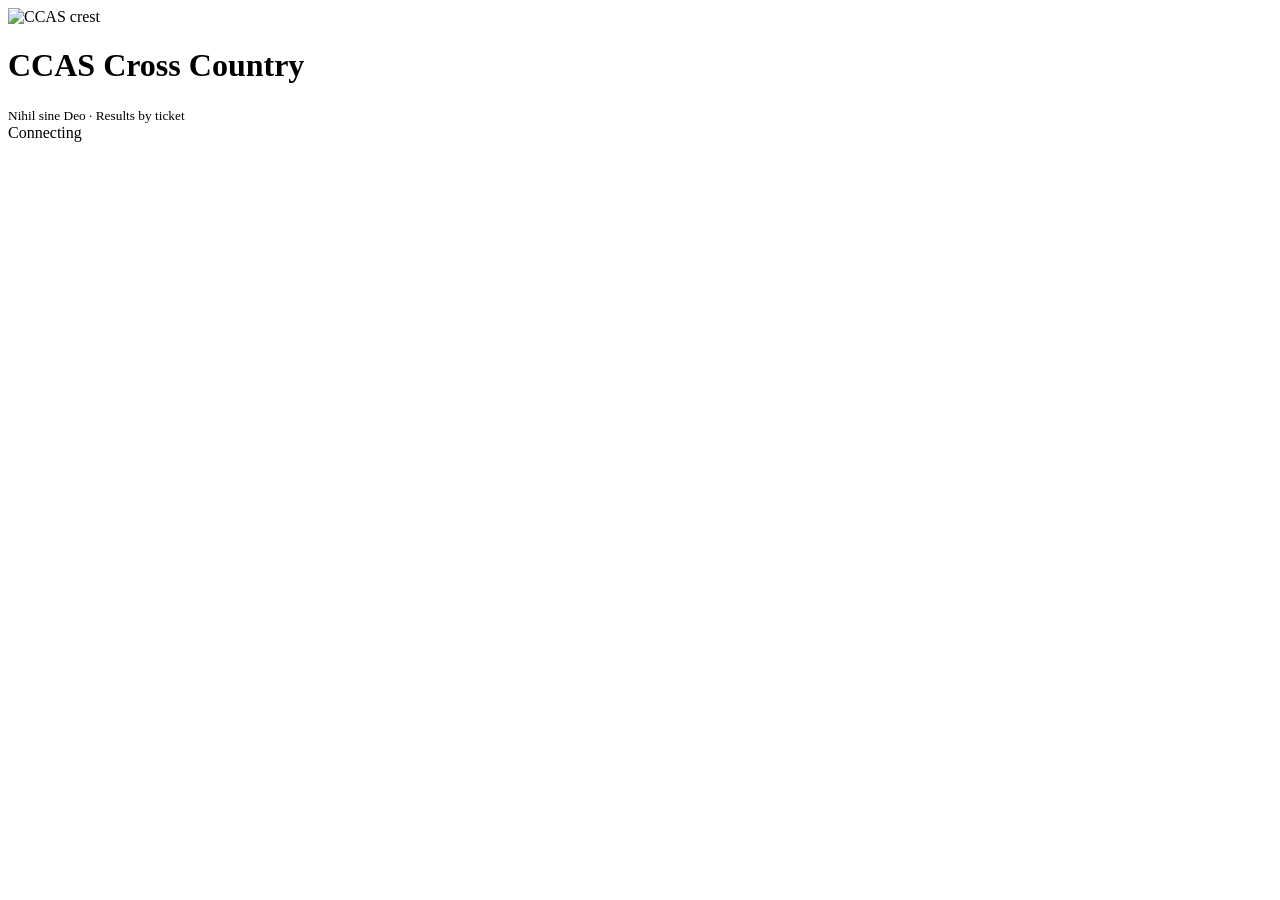
==== index.html @ 0f198de6 "XC Opt 15: index.html, CLAUDE.md, PROJECT-STATE version g" ====
<!doctype html>
<html lang="en-AU" class="homes">
<head>
<meta charset="utf-8">
<meta name="viewport" content="width=device-width, initial-scale=1, viewport-fit=cover">
<title>CCAS Cross Country</title>
<link rel="preconnect" href="https://fonts.googleapis.com">
<link rel="preconnect" href="https://fonts.gstatic.com" crossorigin>
<link rel="stylesheet" href="https://fonts.googleapis.com/css2?family=Red+Hat+Display:wght@500;700;800;900&family=Red+Hat+Text:wght@400;500;600;700&family=Red+Hat+Mono:wght@500;700;800&display=swap">
<link rel="stylesheet" href="css/styles.css">
</head>
<body>
<div class="ticker" id="tick" aria-hidden="true"></div>
<header class="top">
  <div class="wrap">
    <div class="topin">
      <span class="jobbadge" id="jobBadge" hidden></span>
      <div class="brand"><span class="crest"><img alt="CCAS crest" src="img/crest.png"></span><span class="names"><h1 id="evName">CCAS Cross Country</h1><small id="evSub">Nihil sine Deo · Results by ticket</small></span></div>
      <div class="status"><span class="dot" id="dot"></span><span id="statusTxt">Connecting</span></div>
      <div class="jobpill" id="jobPill" hidden></div>
    </div>
  </div>
</header>

<main class="wrap">
  <section id="home" hidden></section>
  <div id="app" hidden>
    <nav class="tabs" role="tablist" aria-label="Views">
      <button role="tab" id="tab-record" data-view="record" aria-selected="true"><svg viewBox="0 0 24 24" fill="none" stroke="currentColor" stroke-width="2" stroke-linecap="round" stroke-linejoin="round" aria-hidden="true"><path d="M4 7h16v4a2 2 0 0 0 0 4v4H4v-4a2 2 0 0 0 0-4z"/><path d="M14 7v12" stroke-dasharray="2 2"/></svg><span>Record</span></button>
      <button role="tab" id="tab-results" data-view="results" aria-selected="false"><svg viewBox="0 0 24 24" fill="none" stroke="currentColor" stroke-width="2" stroke-linecap="round" stroke-linejoin="round" aria-hidden="true"><path d="M8 21h8M12 17v4M7 4h10v5a5 5 0 0 1-10 0z"/><path d="M17 5h3v2a3 3 0 0 1-3 3M7 5H4v2a3 3 0 0 0 3 3"/></svg><span>Results</span></button>
      <button role="tab" id="tab-houses" data-view="houses" aria-selected="false"><svg viewBox="0 0 24 24" fill="none" stroke="currentColor" stroke-width="2" stroke-linecap="round" stroke-linejoin="round" aria-hidden="true"><path d="M4 20V10l8-6 8 6v10z"/><path d="M10 20v-6h4v6"/></svg><span>Houses</span></button>
      <button role="tab" id="tab-setup" data-view="setup" aria-selected="false"><svg viewBox="0 0 24 24" fill="none" stroke="currentColor" stroke-width="2" stroke-linecap="round" stroke-linejoin="round" aria-hidden="true"><circle cx="12" cy="12" r="3"/><path d="M12 2v3M12 19v3M2 12h3M19 12h3M4.9 4.9l2.1 2.1M17 17l2.1 2.1M4.9 19.1L7 17M17 7l2.1-2.1"/></svg><span>Setup</span></button>
    </nav>
    <div id="lockBanner" class="msg ok" style="margin-bottom:14px;font-weight:600" hidden></div>
    <section id="v-record"></section>
    <section id="v-results" hidden></section>
    <section id="v-houses" hidden></section>
    <section id="v-setup" hidden></section>
  </div>
</main>
<button type="button" id="quick" hidden></button>
<div class="toast" id="toast" role="status" hidden></div>
<!-- XC Opt 15 -->
<script src="js/config.js"></script>
<script src="js/store.js"></script>
<script src="js/app.js"></script>
</body>
</html>
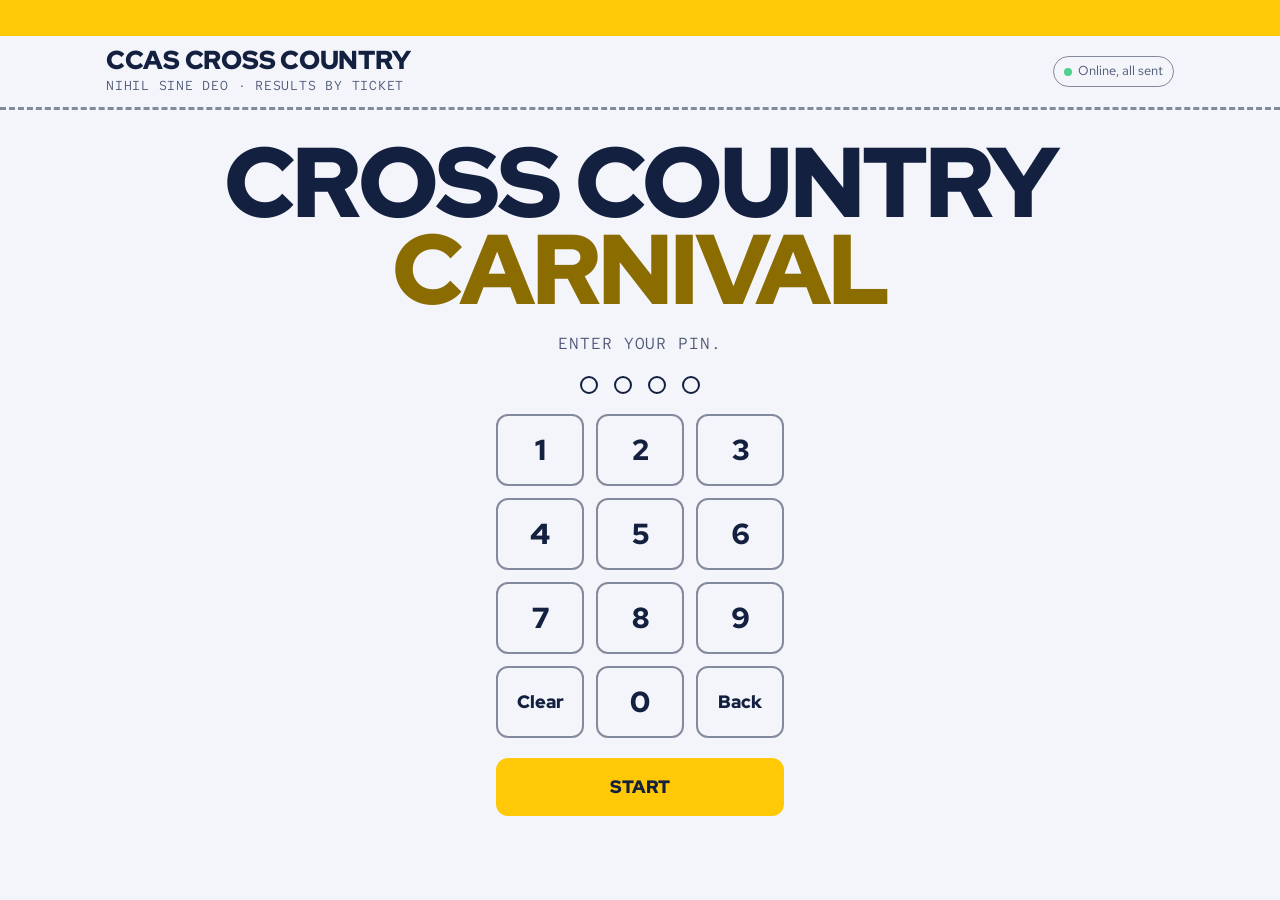
==== commit b833b03c: "XC Opt 15.1: no crest in the app header" ====
--- a/index.html
+++ b/index.html
@@ -15,7 +15,7 @@
   <div class="wrap">
     <div class="topin">
       <span class="jobbadge" id="jobBadge" hidden></span>
-      <div class="brand"><span class="crest"><img alt="CCAS crest" src="img/crest.png"></span><span class="names"><h1 id="evName">CCAS Cross Country</h1><small id="evSub">Nihil sine Deo · Results by ticket</small></span></div>
+      <div class="brand"><span class="names"><h1 id="evName">CCAS Cross Country</h1><small id="evSub">Nihil sine Deo · Results by ticket</small></span></div>
       <div class="status"><span class="dot" id="dot"></span><span id="statusTxt">Connecting</span></div>
       <div class="jobpill" id="jobPill" hidden></div>
     </div>
@@ -40,7 +40,7 @@
 </main>
 <button type="button" id="quick" hidden></button>
 <div class="toast" id="toast" role="status" hidden></div>
-<!-- XC Opt 15 -->
+<!-- XC Opt 15.1 -->
 <script src="js/config.js"></script>
 <script src="js/store.js"></script>
 <script src="js/app.js"></script>
--- a/css/styles.css
+++ b/css/styles.css
@@ -0,0 +1,403 @@
+/* XC Opt 15: page basics that the Claude artifact page used to add */
+body{margin:0}[hidden]{display:none!important}img{max-width:100%}
+/* Layout: CCAS navy header band with silver lane stripe, then a working column for recorders that widens into a two-column grid of age-group cards on a laptop. School colours: blue, silver, white. */
+:root{
+  --bg:#f2f4f8; --surface:#ffffff; --sunk:#e9edf4; --ink:#141d33; --muted:#565f72; --line:#d6dbe5;
+  --accent:#2f50a3; --accent-ink:#ffffff; --teal:#0989b8; --sky:#5ebeeb; --tag:#e6ebf4; --tag-ink:#1d3160;
+  --navy:#1d3160; --navy-ink:#ffffff; --navy-muted:#b8c1d6; --stripe:#989a9b;
+  --sun:#ffc907; --sun-ink:#1d3160; --flame:#f15627; --leaf:#a7b463;
+  --h-red:#c9372c; --h-green:#2f8a46; --h-blue:#2a6fd6; --h-none:#989a9b;
+  --ok:#17744a; --ok-bg:#e1f2e8; --warn:#935300; --warn-bg:#fff2dc; --bad:#ad2a20; --bad-bg:#fbe6e3;
+  --gold:#d4af37; --silver:#c0c4ca; --bronze:#cd7f32;
+  --font-display:"Red Hat Display","Montserrat",system-ui,sans-serif;
+  --font-body:"Source Sans 3",system-ui,-apple-system,"Segoe UI",Roboto,sans-serif;
+  --font-mono:"IBM Plex Mono",ui-monospace,Menlo,Consolas,monospace;
+  --r:10px;
+}
+@media (prefers-color-scheme: dark){
+  :root:not([data-theme="light"]){
+    --bg:#0b1222; --surface:#131d33; --sunk:#0f182b; --ink:#e7ecf5; --muted:#9aa5ba; --line:#26334f;
+    --accent:#5ebeeb; --accent-ink:#071a2b; --teal:#5ebeeb; --sky:#5ebeeb; --tag:#1b2a49; --tag-ink:#e7ecf5;
+    --navy:#1d3160; --navy-ink:#ffffff; --navy-muted:#b8c1d6; --stripe:#989a9b;
+    --sun:#ffc907; --sun-ink:#1d3160; --flame:#f15627; --leaf:#a7b463;
+    --h-red:#f0766c; --h-green:#6cc985; --h-blue:#6fa6f5; --h-none:#b4b6b7;
+    --ok:#6dd3a0; --ok-bg:#11301f; --warn:#f0b45c; --warn-bg:#33260e; --bad:#ff8d82; --bad-bg:#3b1915;
+    --gold:#d4af37; --silver:#c0c4ca; --bronze:#cd7f32;
+    color-scheme:dark;
+  }
+}
+:root[data-theme="dark"]{
+  --bg:#0b1222; --surface:#131d33; --sunk:#0f182b; --ink:#e7ecf5; --muted:#9aa5ba; --line:#26334f;
+  --accent:#5ebeeb; --accent-ink:#071a2b; --teal:#5ebeeb; --sky:#5ebeeb; --tag:#1b2a49; --tag-ink:#e7ecf5;
+  --navy:#1d3160; --navy-ink:#ffffff; --navy-muted:#b8c1d6; --stripe:#989a9b;
+  --sun:#ffc907; --sun-ink:#1d3160; --flame:#f15627; --leaf:#a7b463;
+  --h-red:#f0766c; --h-green:#6cc985; --h-blue:#6fa6f5; --h-none:#b4b6b7;
+  --ok:#6dd3a0; --ok-bg:#11301f; --warn:#f0b45c; --warn-bg:#33260e; --bad:#ff8d82; --bad-bg:#3b1915;
+  --gold:#d4af37; --silver:#c0c4ca; --bronze:#cd7f32;
+  color-scheme:dark;
+}
+*{box-sizing:border-box}
+body{background:var(--bg);color:var(--ink);font-family:var(--font-body);font-size:16px;line-height:1.45}
+body::before{content:"";position:fixed;inset:0 0 auto;height:env(safe-area-inset-top,0px);z-index:10;background:var(--navy)}
+.wrap{max-width:1100px;margin:0 auto;padding-left:max(16px,env(safe-area-inset-left,0px));padding-right:max(16px,env(safe-area-inset-right,0px))}
+header.top{position:sticky;top:env(safe-area-inset-top,0px);z-index:5;background:var(--navy);color:var(--navy-ink);border-bottom:4px solid var(--stripe);box-shadow:0 1px 0 var(--navy)}
+header.top::after{content:"";display:block;height:2px;background:var(--navy)}
+.topin{display:flex;flex-wrap:wrap;align-items:center;gap:8px 16px;padding-block:12px}
+.brand{display:flex;align-items:center;gap:12px;min-width:0;flex:1 1 auto}
+.crest{flex:0 0 auto;width:52px;height:56px;background:#ffffff;border-radius:10px;display:flex;align-items:center;justify-content:center;padding:5px}
+.crest img{height:100%;width:auto;display:block}
+.brand .names{display:flex;flex-direction:column;min-width:0}
+.brand h1{font-family:var(--font-display);font-weight:800;font-size:1.6rem;letter-spacing:0;margin:0;line-height:1;text-wrap:balance;color:var(--navy-ink)}
+.brand small{color:var(--navy-muted);font-size:.8rem;letter-spacing:.06em;text-transform:uppercase;margin-top:3px}
+.status{font-size:.8rem;color:var(--navy-muted);display:flex;align-items:center;gap:6px;background:rgba(255,255,255,.08);padding:5px 10px;border-radius:999px}
+.dot{width:8px;height:8px;border-radius:50%;background:var(--navy-muted)}
+.dot.live{background:#4fd18b} .dot.off{background:#ff8378}
+nav.tabs{display:grid;grid-template-columns:repeat(4,minmax(0,1fr));gap:10px;max-width:860px;margin:0 auto 22px}
+nav.tabs button{display:flex;align-items:center;justify-content:center;gap:8px;font-family:var(--font-display);font-weight:800;font-size:1.02rem;letter-spacing:.05em;text-transform:uppercase;border:1px solid var(--line);background:var(--surface);color:var(--navy);padding:13px 10px;border-radius:12px;box-shadow:0 1px 3px rgba(29,49,96,.08);cursor:pointer;white-space:nowrap;min-width:0;position:relative;transition:background .15s,transform .15s}
+nav.tabs button svg{width:18px;height:18px;flex:0 0 auto}
+nav.tabs button:hover{border-color:var(--accent);color:var(--accent)}
+nav.tabs button[aria-selected="true"]{background:var(--navy);color:var(--navy-ink);border-color:var(--navy);box-shadow:inset 0 -4px 0 var(--sun),0 4px 12px rgba(29,49,96,.2)}
+:root[data-theme="dark"] nav.tabs button:not([aria-selected="true"]){color:var(--ink)}
+@media (prefers-color-scheme: dark){:root:not([data-theme="light"]) nav.tabs button:not([aria-selected="true"]){color:var(--ink)}}
+@media (prefers-reduced-motion:no-preference){nav.tabs button:active{transform:scale(.97)}}
+@media (max-width:520px){nav.tabs{gap:6px}nav.tabs button{flex-direction:column;gap:3px;font-size:.78rem;padding:9px 4px}}
+nav.tabs button:focus-visible,button:focus-visible,input:focus-visible,select:focus-visible,textarea:focus-visible,.match:focus-visible{outline:3px solid var(--tag);outline-offset:2px}
+main{padding-block:22px 60px}
+h2{font-family:var(--font-display);font-weight:800;font-size:1.35rem;margin:0 0 8px;letter-spacing:.01em;text-wrap:balance}
+h3{font-family:var(--font-display);font-weight:700;font-size:1.05rem;margin:0;letter-spacing:0}
+.muted{color:var(--muted)}
+.label{font-size:.75rem;text-transform:uppercase;letter-spacing:.08em;color:var(--muted);font-weight:700}
+.panel{background:var(--surface);border:1px solid var(--line);border-radius:12px;padding:18px;box-shadow:0 1px 2px rgba(14,42,82,.05)}
+.stack{display:flex;flex-direction:column;gap:14px}
+.row{display:flex;flex-wrap:wrap;gap:10px;align-items:center}
+.seg{display:inline-flex;background:var(--sunk);border-radius:999px;padding:3px;gap:2px;flex-wrap:wrap}
+.seg button{border:0;background:transparent;color:var(--ink);padding:7px 14px;border-radius:999px;font:600 .95rem var(--font-body);cursor:pointer}
+.seg button[aria-pressed="true"]{background:var(--surface);box-shadow:0 1px 2px rgba(0,0,0,.18);color:var(--accent)}
+.chips{display:flex;flex-wrap:wrap;gap:6px}
+.chip{border:1px solid var(--line);background:var(--surface);color:var(--ink);padding:5px 11px;border-radius:999px;font:600 .9rem var(--font-body);cursor:pointer;font-variant-numeric:tabular-nums}
+.chip[aria-pressed="true"]{border-color:var(--accent);background:var(--accent);color:var(--accent-ink)}
+.chip:hover{border-color:var(--accent)}
+input,select,textarea{font:inherit;color:var(--ink);background:var(--surface);border:1px solid var(--line);border-radius:8px;padding:9px 11px;max-width:100%}
+textarea{width:100%;min-height:150px;font-family:var(--font-mono);font-size:.85rem}
+.btn{border:1px solid var(--line);background:var(--surface);color:var(--ink);font:600 .95rem var(--font-body);padding:9px 16px;border-radius:8px;cursor:pointer}
+.btn.primary{background:var(--accent);border-color:var(--accent);color:var(--accent-ink)}
+.btn.danger{color:var(--bad);border-color:var(--bad)}
+.btn.small{padding:5px 10px;font-size:.85rem}
+.btn:disabled{opacity:.45;cursor:not-allowed}
+.linkbtn{border:0;background:none;color:var(--accent);font:600 .95rem var(--font-body);padding:0;cursor:pointer;text-decoration:underline;text-underline-offset:3px}
+
+/* Record view */
+.rec{display:flex;flex-direction:column;gap:28px}
+.entry{max-width:860px;width:100%;margin:0 auto;border:2px solid var(--accent);border-radius:16px;padding:22px 22px 24px;gap:18px;box-shadow:0 6px 24px rgba(29,49,96,.12)}
+.entry .etitle{font-family:var(--font-display);font-weight:800;font-size:1.7rem;margin:0;line-height:1.1}
+.step{display:flex;align-items:center;gap:10px;font-family:var(--font-display);font-weight:800;font-size:1.05rem}
+.step .n{width:28px;height:28px;border-radius:50%;background:var(--accent);color:var(--accent-ink);display:inline-flex;align-items:center;justify-content:center;font-size:.95rem;flex:0 0 auto}
+.entry #search{font-size:1.25rem;padding:13px 14px;border-width:2px}
+.entry .savebar .btn.primary{font-size:1.25rem;padding:16px 18px;border-radius:10px}
+.secondary{max-width:860px;width:100%;margin:0 auto;display:grid;grid-template-columns:minmax(0,1fr);gap:14px}
+@media (min-width:860px){.secondary{grid-template-columns:minmax(0,.9fr) minmax(0,1.1fr);align-items:start}}
+.secondary .panel{box-shadow:none;background:var(--sunk);border-color:transparent}
+.sechead{max-width:860px;width:100%;margin:0 auto -14px;display:flex;align-items:center;gap:12px;color:var(--muted)}
+.sechead::after{content:"";flex:1;height:1px;background:var(--line)}
+.ticketbox{display:grid;grid-template-columns:auto minmax(0,1fr);gap:12px;align-items:center}
+.ticketbox{gap:0;border:1px solid var(--line);border-radius:10px;overflow:hidden;background:var(--surface)}
+.ticketlabel{font-family:var(--font-display);font-weight:800;font-size:.95rem;letter-spacing:.1em;text-transform:uppercase;background:var(--navy);color:var(--navy-ink);padding:0 16px;align-self:stretch;display:flex;align-items:center;border-right:3px dashed var(--stripe)}
+#ticket{font-family:var(--font-mono);font-weight:600;font-size:2.2rem;padding:8px 16px;width:100%;letter-spacing:.06em;font-variant-numeric:tabular-nums;border:0;border-radius:0;background:var(--tag);color:var(--tag-ink)}
+#ticket:focus-visible{outline:none;box-shadow:inset 0 0 0 3px var(--accent)}
+#search{width:100%;font-size:1.1rem;padding:11px 12px}
+.matches{display:flex;flex-direction:column;border:1px solid var(--line);border-radius:8px;overflow:hidden;background:var(--surface)}
+.match{display:grid;grid-template-columns:minmax(0,1fr) auto;gap:2px 10px;padding:9px 12px;border:0;border-top:1px solid var(--line);background:transparent;color:var(--ink);text-align:left;font:inherit;cursor:pointer}
+.match:first-child{border-top:0}
+.match[aria-selected="true"]{background:var(--ok-bg)}
+.match .nm{font-weight:700;overflow-wrap:anywhere}
+.match .meta{font-size:.85rem;color:var(--muted)}
+.match .side{grid-row:1 / span 2;grid-column:2;align-self:center;font-size:.8rem;text-align:right}
+.done{color:var(--warn);font-weight:700}
+.empty{padding:14px;color:var(--muted);font-size:.95rem}
+.sel{display:flex;justify-content:space-between;gap:12px;align-items:center;background:var(--ok-bg);border:1px solid var(--ok);border-radius:8px;padding:10px 12px}
+.sel .nm{font-weight:700;font-size:1.1rem}
+.msg{border-radius:8px;padding:9px 12px;font-size:.95rem}
+.msg.warn{background:var(--warn-bg);color:var(--warn)}
+.msg.bad{background:var(--bad-bg);color:var(--bad)}
+.msg.ok{background:var(--ok-bg);color:var(--ok)}
+.savebar{display:flex;gap:10px;flex-wrap:wrap}
+.savebar .btn.primary{flex:1 1 200px;font-size:1.1rem;padding:13px 16px}
+.stats{display:grid;grid-template-columns:repeat(3,minmax(0,1fr));gap:8px}
+.stat{background:var(--sunk);border-radius:8px;padding:8px 10px}
+.stat b{display:block;font-family:var(--font-display);font-weight:800;font-size:1.5rem;line-height:1.1;font-variant-numeric:tabular-nums}
+.recent{list-style:none;margin:0;padding:0;display:flex;flex-direction:column}
+.recent li{display:grid;grid-template-columns:auto minmax(0,1fr) auto;gap:4px 10px;align-items:center;padding:8px 0;border-top:1px solid var(--line)}
+.recent li:first-child{border-top:0}
+.tk{font-family:var(--font-mono);font-weight:600;background:var(--tag);color:var(--tag-ink);border:1px solid var(--line);border-left:3px solid var(--accent);border-radius:4px;padding:2px 8px;font-size:.9rem;font-variant-numeric:tabular-nums;white-space:nowrap}
+.recent .who{min-width:0}
+.recent .who b{overflow-wrap:anywhere}
+.recent .who span{display:block;font-size:.82rem;color:var(--muted)}
+.acts{display:flex;gap:6px}
+.missing{font-family:var(--font-mono);font-size:.85rem;overflow-wrap:anywhere}
+#quick{position:fixed;z-index:30;width:min(340px,calc(100vw - 16px));padding:14px 16px;border:3px solid var(--sun);border-radius:14px;background:var(--accent);color:var(--accent-ink);font:800 1.15rem/1.25 var(--font-display);text-align:center;cursor:pointer;box-shadow:0 10px 30px rgba(10,20,45,.35)}
+#quick small{display:block;font:600 .78rem var(--font-body);opacity:.85;margin-top:4px}
+@media (prefers-reduced-motion:no-preference){#quick{animation:qpop .12s ease-out}@keyframes qpop{from{transform:scale(.92)}to{transform:scale(1)}}}
+.toast{position:fixed;left:50%;transform:translateX(-50%);bottom:calc(16px + env(safe-area-inset-bottom,0px));background:var(--ink);color:var(--bg);padding:11px 16px;border-radius:10px;font-weight:600;max-width:calc(100% - 32px);z-index:20;box-shadow:0 6px 20px rgba(0,0,0,.25)}
+.addform{display:grid;grid-template-columns:repeat(2,minmax(0,1fr));gap:8px}
+.addform label{display:flex;flex-direction:column;gap:3px;font-size:.85rem;color:var(--muted);min-width:0}
+.addform input,.addform select{width:100%}
+
+/* Results */
+.toolbar{display:flex;flex-wrap:wrap;gap:10px 14px;align-items:center;margin-bottom:14px}
+.groups{display:grid;grid-template-columns:minmax(0,1fr);gap:14px}
+@media (min-width:860px){.groups{grid-template-columns:repeat(2,minmax(0,1fr))}}
+.gcard{background:var(--surface);border:1px solid var(--line);border-radius:12px;overflow:hidden;min-width:0;box-shadow:0 1px 2px rgba(14,42,82,.05)}
+.ghead{display:flex;justify-content:space-between;align-items:center;gap:10px;padding:12px 14px;border-bottom:3px solid var(--stripe);flex-wrap:wrap;background:var(--navy);color:var(--navy-ink)}
+.ghead h3{color:var(--navy-ink);font-size:1.15rem}
+.ghead .meta{font-size:.82rem;color:var(--navy-muted)}
+.tablewrap{overflow-x:auto}
+table{border-collapse:collapse;width:100%;font-variant-numeric:tabular-nums}
+th,td{text-align:left;padding:7px 10px;border-bottom:1px solid var(--line);font-size:.93rem;vertical-align:top}
+th{font-size:.72rem;text-transform:uppercase;letter-spacing:.07em;color:var(--muted);font-weight:700;background:var(--sunk)}
+td.num,th.num{text-align:right}
+tr:last-child td{border-bottom:0}
+.pl{font-family:var(--font-display);font-weight:700;font-size:1.1rem}
+.medal{display:inline-flex;align-items:center;justify-content:center;width:1.7em;height:1.7em;border-radius:50%;color:#fff;font-size:.95rem;line-height:1}
+.medal{box-shadow:inset 0 0 0 2px rgba(255,255,255,.45),0 1px 2px rgba(0,0,0,.25);font-weight:800}
+.p1 .medal,.medal.m1{background:var(--gold);color:#3a2a00}
+.p2 .medal,.medal.m2{background:var(--silver);color:#24282e}
+.p3 .medal,.medal.m3{background:var(--bronze);color:#ffffff}
+table tbody tr.p1row td{background:color-mix(in srgb,var(--gold) 12%,var(--surface))}
+table tbody tr.p2row td{background:color-mix(in srgb,var(--silver) 14%,var(--surface))}
+table tbody tr.p3row td{background:color-mix(in srgb,var(--bronze) 12%,var(--surface))}
+tbody tr:nth-child(even) td{background:var(--sunk)}
+.standings{display:grid;grid-template-columns:repeat(auto-fit,minmax(200px,1fr));gap:12px;margin-bottom:16px}
+.house{background:var(--surface);border:1px solid var(--line);border-radius:12px;padding:14px 16px;min-width:0}
+.house{border-top:4px solid var(--hc,var(--line))}
+.house.lead{border:2px solid var(--accent);border-top:4px solid var(--hc,var(--accent))}
+.house .bar,.house.lead .bar{background:var(--hc,var(--teal))}
+.htag{display:inline-flex;align-items:center;gap:6px;white-space:nowrap}
+.hdot{width:8px;height:8px;border-radius:50%;background:var(--hc,var(--h-none));flex:0 0 auto}
+.house .hn{font-family:var(--font-display);font-weight:800;font-size:1.2rem}
+.house .pts{font-family:var(--font-display);font-weight:800;font-size:2.2rem;line-height:1;font-variant-numeric:tabular-nums;color:var(--accent)}
+.house .barw{height:8px;background:var(--sunk);border-radius:99px;margin-top:10px;overflow:hidden}
+.house .bar{height:100%;background:var(--teal);border-radius:99px}
+.house.lead .bar{background:var(--accent)}
+.house .rk{font-size:.8rem;text-transform:uppercase;letter-spacing:.08em;color:var(--muted);font-weight:700}
+.gempty{padding:14px;color:var(--muted)}
+.hris{display:grid;grid-template-columns:repeat(2,minmax(0,1fr));gap:0}
+.hcol{padding:12px 14px;min-width:0}
+.hcol+.hcol{border-left:1px solid var(--line)}
+.hlist{list-style:none;margin:8px 0 0;padding:0;display:flex;flex-direction:column;gap:8px}
+.hlist li{display:grid;grid-template-columns:auto minmax(0,1fr);gap:2px 10px;align-items:center;font-size:.93rem}
+.hlist li .htag{grid-column:2;font-size:.8rem;color:var(--muted)}
+.hlist .hn2{font-weight:600;overflow-wrap:anywhere}
+.hlist li.open{opacity:.7}
+.medal.m4{background:var(--sunk);color:var(--muted);box-shadow:inset 0 0 0 1px var(--line)}
+@media (max-width:420px){.hris{grid-template-columns:minmax(0,1fr)}.hcol+.hcol{border-left:0;border-top:1px solid var(--line)}}
+.housegrid th,.housegrid td{white-space:nowrap}
+.housegrid td.total{font-weight:700}
+.rank1 td:first-child{border-left:4px solid var(--gold)}
+.champs{display:grid;grid-template-columns:repeat(auto-fill,minmax(230px,1fr));gap:10px}
+.champ{display:flex;flex-direction:column;gap:6px;background:var(--surface);border:1px solid var(--line);border-top:4px solid var(--gold);border-radius:4px 4px 10px 10px;padding:10px 12px;min-width:0}
+.champ .nm{font-weight:700;overflow-wrap:anywhere}
+
+/* Setup */
+.setup{display:grid;grid-template-columns:minmax(0,1fr);gap:16px}
+@media (min-width:860px){.setup{grid-template-columns:repeat(2,minmax(0,1fr));align-items:start}}
+.fields{display:grid;grid-template-columns:repeat(auto-fill,minmax(150px,1fr));gap:10px}
+.fields label{display:flex;flex-direction:column;gap:4px;font-size:.85rem;color:var(--muted);min-width:0}
+.fields input{width:100%}
+.dist{display:grid;grid-template-columns:repeat(auto-fill,minmax(88px,1fr));gap:8px}
+.dist label{display:flex;flex-direction:column;gap:3px;font-size:.8rem;color:var(--muted)}
+.dist input{width:100%;font-variant-numeric:tabular-nums}
+code.tpl{display:block;font-family:var(--font-mono);font-size:.82rem;background:var(--sunk);padding:8px 10px;border-radius:6px;white-space:pre;overflow-x:auto}
+.counts td,.counts th{padding:5px 8px}
+.notice{border:1px dashed var(--line);border-radius:var(--r);padding:16px;background:var(--surface)}
+@media (prefers-reduced-motion:no-preference){.toast{animation:pop .18s ease-out}@keyframes pop{from{opacity:0;transform:translate(-50%,8px)}to{opacity:1;transform:translate(-50%,0)}}}
+@media (max-width:420px){.brand small{display:none}#ticket{font-size:1.7rem}.addform{grid-template-columns:minmax(0,1fr)}}
+
+/* ===== XC Opt 14 (from Swim Opt 2.25 and 2.28 and Aths Opt 2.2, design S1.46 version 4): the onlinecarnivals.au landing
+   look on every screen (html.jobs, set at the top of the page). Cross country has no PIN or job screens, so no ticker and no
+   brand bar: the navy CCAS header stays. Landing background, dashed lanes instead of boxes, uppercase Red Hat Display
+   headings, Red Hat Mono uppercase labels, yellow main buttons and chosen tabs. Kept: medals, house colours, the ticket box,
+   the green, yellow and red messages. The plain button and input resets sit in :where() so state colours still win. ===== */
+:root{--font-body:"Red Hat Text",system-ui,-apple-system,"Segoe UI",Roboto,sans-serif;--font-mono:"Red Hat Mono",ui-monospace,Menlo,Consolas,monospace;
+  --lt-bg:#f3f5fb;--lt-ink:#14203f;--lt-muted:#4a5573;--lt-line:rgba(20,32,63,.5);--lt-y:#8a6c00;--lt-glow:rgba(255,201,7,.16);--lt-row:rgba(20,32,63,.04)}
+@media (prefers-color-scheme:dark){:root:not([data-theme="light"]){--lt-bg:#0b1226;--lt-ink:#ffffff;--lt-muted:#b9c2de;--lt-line:rgba(255,255,255,.4);--lt-y:#ffc907;--lt-glow:rgba(255,201,7,.12);--lt-row:rgba(255,255,255,.045)}}
+:root[data-theme="dark"]{--lt-bg:#0b1226;--lt-ink:#ffffff;--lt-muted:#b9c2de;--lt-line:rgba(255,255,255,.4);--lt-y:#ffc907;--lt-glow:rgba(255,201,7,.12);--lt-row:rgba(255,255,255,.045)}
+html.jobs{--bg:var(--lt-bg)}
+html.jobs body{background:var(--lt-bg);color:var(--lt-ink)}
+html.jobs .muted{color:var(--lt-muted)}
+
+/* headings */
+html.jobs main h2{font:900 clamp(26px,3vw,40px)/1 var(--font-display);text-transform:uppercase;letter-spacing:-.01em}
+html.jobs main h3{text-transform:uppercase;font-weight:900}
+html.jobs .entry .etitle{font:900 clamp(28px,3.4vw,44px)/1 var(--font-display);text-transform:uppercase;letter-spacing:-.01em}
+html.jobs .step{text-transform:uppercase;font-weight:900;letter-spacing:.01em}
+html.jobs .step .n{background:#ffc907;color:#14203f;font-weight:900}
+html.jobs .label,html.jobs th,html.jobs .ghead .meta,html.jobs .fields label,html.jobs .dist label,html.jobs .addform label,html.jobs .house .rk{font-family:var(--font-mono);letter-spacing:.06em;text-transform:uppercase}
+
+/* the four views: outlined, the chosen one yellow */
+html.jobs nav.tabs button{background:transparent;border:2px solid var(--lt-line);border-radius:12px;box-shadow:none;color:var(--lt-ink);font-weight:900;min-height:52px}
+html.jobs nav.tabs button:hover{border-color:var(--lt-ink);color:var(--lt-ink);background:var(--lt-glow)}
+html.jobs nav.tabs button[aria-selected="true"]{background:#ffc907;border-color:#ffc907;color:#14203f;box-shadow:none}
+html.jobs nav.tabs button:not([aria-selected="true"]){color:var(--lt-ink)}
+
+/* boxes become lanes */
+html.jobs .panel,html.jobs .gcard,html.jobs .notice{background:transparent;border:0;border-top:3px dashed var(--lt-line);border-radius:0;box-shadow:none;padding-left:4px;padding-right:4px}
+html.jobs .gcard{padding:0}
+html.jobs .secondary .panel{background:transparent;border:0;border-top:3px dashed var(--lt-line)}
+html.jobs .sechead::after{display:none}
+/* Record a finisher: the main working area, ringed in yellow like "In the water now" */
+html.jobs .panel.entry{background:transparent;border:3px solid #ffc907;border-radius:16px;box-shadow:none;padding:22px 22px 24px}
+html.jobs .ghead{background:transparent;color:var(--lt-ink);padding:14px 4px 10px;border-bottom:2px solid var(--lt-line)}
+html.jobs .ghead h3{font:900 20px/1.1 var(--font-display);text-transform:uppercase;color:var(--lt-ink)}
+html.jobs .ghead .meta{color:var(--lt-muted)}
+html.jobs th{background:transparent;border-bottom:2px solid var(--lt-line);color:var(--lt-muted)}
+html.jobs td{border-bottom-color:var(--lt-line)}
+html.jobs tbody tr:nth-child(even) td{background:var(--lt-row)}
+html.jobs .hcol+.hcol{border-left-color:var(--lt-line)}
+html.jobs .stat{background:transparent;border-left:4px solid #ffc907;border-radius:0;padding:4px 10px}
+html.jobs .stat b{font-weight:900}
+html.jobs .recent li{border-top-color:var(--lt-line)}
+html.jobs .tk{background:transparent;color:var(--lt-ink);border:2px solid var(--lt-line);border-left:4px solid #ffc907;border-radius:6px}
+html.jobs code.tpl{background:transparent;border:2px dashed var(--lt-line);border-radius:12px}
+
+/* the ticket box */
+html.jobs .ticketbox{border:2px solid var(--lt-line);border-radius:12px;background:transparent}
+html.jobs .ticketlabel{border-right:3px dashed #ffc907;font-weight:900}
+html.jobs #ticket{font-weight:700}
+
+/* runner search */
+html.jobs .matches{background:transparent;border:2px solid var(--lt-line);border-radius:12px}
+html.jobs .match{border-top:1px solid var(--lt-line);min-height:52px}
+html.jobs .match .nm{font-weight:800}
+@media (hover:hover){html.jobs .match:not([aria-selected="true"]):hover{background:var(--lt-glow)}}
+html.jobs .sel{border-radius:12px;border-width:2px}
+
+/* house points: like the parents page */
+html.jobs .house{background:transparent;border:0;border-top:3px dashed var(--lt-line);border-left:6px solid var(--hc,var(--lt-line));border-radius:0;padding:12px 14px}
+html.jobs .house.lead{border:0;border-top:3px dashed var(--lt-line);border-left:6px solid var(--hc,var(--lt-line));background:var(--lt-glow)}
+html.jobs .house .hn{text-transform:uppercase;font-weight:900}
+html.jobs .house .pts{font:900 3rem/1 var(--font-display);color:var(--lt-ink)}
+html.jobs .house .barw{background:transparent;border-bottom:2px dashed var(--lt-line);border-radius:0;height:12px;overflow:visible}
+html.jobs .house .bar,html.jobs .house.lead .bar{position:relative;border-radius:999px;background:var(--hc,var(--teal))}
+html.jobs .house .bar::after{content:"";position:absolute;right:-6px;top:50%;width:16px;height:16px;margin-top:-8px;border-radius:50%;background:#ffc907;box-shadow:0 0 0 4px rgba(255,201,7,.25)}
+html.jobs .champ{background:transparent;border:0;border-top:3px dashed var(--lt-line);border-left:4px solid var(--gold);border-radius:0}
+html.jobs .champ .nm{font-weight:800}
+html.jobs .rank1 td:first-child{border-left-color:#ffc907}
+
+/* buttons and choices: yellow is the main action, as on the landing page; every one at least 48 px tall */
+html.jobs :where(.btn){background:transparent;border:2px solid var(--lt-line);border-radius:12px;font-family:var(--font-display);font-weight:800;color:var(--lt-ink);min-height:48px}
+html.jobs .btn.small{min-height:48px;padding:6px 12px}
+html.jobs .btn.primary{background:#ffc907;border-color:#ffc907;color:#14203f;font-weight:900}
+html.jobs .btn.danger{background:transparent;color:var(--bad);border-color:var(--bad)}
+html.jobs .entry .savebar .btn.primary{border-radius:12px;text-transform:uppercase;letter-spacing:.01em}
+html.jobs .btn:disabled{opacity:1;background:transparent;border:2px dashed var(--lt-line);color:var(--lt-muted)}
+html.jobs .seg{background:transparent;border:2px solid var(--lt-line);border-radius:14px;padding:2px}
+html.jobs :where(.seg button){min-height:48px;border-radius:10px;font-family:var(--font-display);font-weight:800;color:var(--lt-ink)}
+html.jobs .seg button[aria-pressed="true"]{background:#ffc907;color:#14203f;box-shadow:none}
+html.jobs :where(.chip){background:transparent;border:2px solid var(--lt-line);color:var(--lt-ink);min-height:48px;padding:5px 13px;font-family:var(--font-display);font-weight:800}
+html.jobs .chip[aria-pressed="true"]{background:#ffc907;border-color:#ffc907;color:#14203f}
+html.jobs .chip:hover{border-color:var(--lt-ink)}
+html.jobs .linkbtn{min-height:48px;font-family:var(--font-display);font-weight:800}
+html.jobs :where(input:not([type=checkbox]):not([type=radio]):not(#ticket),select,textarea){background:transparent;border:2px solid var(--lt-line);border-radius:12px;color:var(--lt-ink)}
+html.jobs :where(input:not([type=checkbox]):not([type=radio]):not(#ticket),select){min-height:48px}
+html.jobs select{background:var(--lt-bg)}
+html.jobs input[type=checkbox]{width:22px;height:22px;accent-color:#ffc907}
+html.jobs .toolbar label.row{min-height:48px;cursor:pointer}
+/* typed values stay in the body font, though their labels are Mono uppercase */
+html.jobs .fields input,html.jobs .dist input,html.jobs .addform input,html.jobs .addform select{font-family:var(--font-body);text-transform:none;letter-spacing:0}
+html.jobs label.btn{display:inline-flex;align-items:center}
+/* fixes after the fresh-eyes review */
+html.jobs .house .bar[style*="width:0%"]::after{display:none}
+html.jobs table tbody tr.p1row td{background:color-mix(in srgb,var(--gold) 16%,transparent)}
+html.jobs table tbody tr.p2row td{background:color-mix(in srgb,var(--silver) 18%,transparent)}
+html.jobs table tbody tr.p3row td{background:color-mix(in srgb,var(--bronze) 16%,transparent)}
+html.jobs summary{min-height:48px;padding-block:13px;box-sizing:border-box}
+html.jobs .hlist li.open{opacity:1;color:var(--lt-muted)}
+@media (max-width:420px){html.jobs .entry .savebar .btn.primary{font-size:1.05rem}}
+/* quick confirm: yellow, the main action */
+html.jobs #quick{background:#ffc907;color:#14203f;border:3px solid #14203f}
+html.jobs #quick small{opacity:1}
+
+/* ===== XC Opt 15 (from Aths Opt 2.2 and Swim Opt 2.24, design S1.46 version 4): the front screens (PIN, Choose your job)
+   with the landing look (html.homes), the job badge and the job menu in the navy header. ===== */
+.jobbadge{background:var(--sun);color:var(--sun-ink);font:800 .9rem var(--font-display);letter-spacing:.08em;padding:6px 12px;border-radius:6px;white-space:nowrap}
+.jobpill{position:relative}
+.jobpill>button{display:flex;align-items:center;gap:8px;background:#ffffff;color:var(--navy);border:0;border-radius:999px;padding:8px 16px;font:700 .95rem var(--font-body);cursor:pointer;white-space:nowrap;min-height:48px}
+.jobpill>button svg{width:14px;height:14px}
+.jobmenu{position:absolute;right:0;top:calc(100% + 8px);background:var(--surface);color:var(--ink);border:1px solid var(--line);border-radius:12px;box-shadow:0 12px 30px rgba(10,20,45,.25);min-width:250px;padding:6px;z-index:40}
+.jobmenu .label{padding:8px 10px 4px}
+.jobmenu button{display:flex;width:100%;align-items:center;gap:10px;background:transparent;border:0;padding:11px 10px;border-radius:8px;text-align:left;cursor:pointer;min-height:48px;color:var(--ink);font:600 1rem var(--font-body)}
+.jobmenu button:hover{background:var(--sunk)}
+.jobmenu .n{width:26px;height:26px;border-radius:6px;background:var(--sunk);display:inline-flex;align-items:center;justify-content:center;font-weight:800;font-size:.85rem;flex:0 0 auto}
+.jobmenu .tick{margin-left:auto;color:var(--ok);font-weight:800}
+.jobmenu hr{border:0;border-top:1px solid var(--line);margin:6px 0}
+.btn.big{font-size:1.15rem;padding:14px 22px;min-height:58px;border-radius:12px}
+.home{max-width:760px;margin:0 auto;display:flex;flex-direction:column;align-items:center;gap:18px;padding-top:18px}
+.home h1{margin:0;font-size:2.1rem;font-weight:900;color:var(--navy);text-align:center}
+.home .linkbtn{min-height:48px}
+.dots{display:flex;gap:16px}.dots i{width:18px;height:18px;border-radius:50%;border:2px solid var(--navy);background:transparent}.dots i.on{background:var(--navy)}
+.keypad{display:grid;grid-template-columns:repeat(3,84px);gap:12px}
+.keypad button{height:72px;border-radius:16px;border:1px solid var(--line);background:var(--surface);color:var(--ink);font:800 1.6rem var(--font-display);cursor:pointer}
+.tiles{display:grid;grid-template-columns:repeat(3,minmax(0,1fr));gap:14px;width:100%}
+.tile{display:flex;flex-direction:column;align-items:flex-start;gap:6px;text-align:left;background:var(--surface);border:1px solid var(--line);border-radius:16px;padding:18px;cursor:pointer;min-height:120px;font:inherit;color:var(--ink)}
+.tile .n{width:36px;height:36px;border-radius:10px;background:var(--sun);color:var(--sun-ink);display:flex;align-items:center;justify-content:center;font:900 1.1rem var(--font-display)}
+.tile b{font:800 1.25rem var(--font-display)}
+.tile span{color:var(--muted);font-size:.9rem}
+.tile.orgtile{background:var(--navy);color:var(--navy-ink);border-color:var(--navy)}
+/* the front screens: the landing page's brand bar, light background and ticker */
+html.homes body{background:var(--lt-bg)}
+html.homes body::before{background:var(--lt-bg)}
+.ticker{display:none}
+html.homes .ticker{display:block;background:#ffc907;color:#14203f;overflow:hidden;white-space:nowrap;font:700 14px/36px var(--font-mono);letter-spacing:1px;text-transform:uppercase;position:relative;z-index:21}
+html.homes .ticker div{display:inline-block;padding-left:100%;animation:tick 40s linear infinite}
+@keyframes tick{to{transform:translateX(-100%)}}
+html.homes header.top{background:var(--lt-bg);color:var(--lt-ink);border-bottom:3px dashed var(--lt-line);box-shadow:none}
+html.homes header.top::after{display:none}
+html.homes .brand h1{color:var(--lt-ink);font-weight:900;text-transform:uppercase;letter-spacing:-.01em}
+html.homes .brand small{color:var(--lt-muted);font-family:var(--font-mono)}
+html.homes .crest{border:2px solid var(--lt-line)}
+html.homes .status{color:var(--lt-muted);background:transparent;border:1px solid var(--lt-line)}
+html.homes main{padding-top:10px}
+.home h1 .y{color:var(--lt-y)}
+html.homes .home{gap:20px;max-width:980px}
+html.homes .home h1{font:900 clamp(44px,min(9vw,11vh),104px)/.88 var(--font-display);text-transform:uppercase;letter-spacing:-.03em;color:var(--lt-ink)}
+html.homes .home>p.muted{font-family:var(--font-mono);text-transform:uppercase;letter-spacing:.06em;color:var(--lt-muted)}
+html.homes .dots i{border-color:var(--lt-ink);background:transparent}
+html.homes .dots i.on{background:var(--lt-y);border-color:var(--lt-y)}
+html.homes .keypad{grid-template-columns:repeat(3,88px)}
+html.homes .keypad button{background:transparent;border:2px solid var(--lt-line);border-radius:12px;font:900 1.8rem var(--font-display);color:var(--lt-ink)}
+html.homes .keypad button:active{background:#ffc907;border-color:#ffc907;color:#14203f}
+html.homes .keypad button[data-k=Clear],html.homes .keypad button[data-k=Back]{font-size:1.1rem}
+html.homes .tiles{grid-template-columns:1fr;gap:0}
+html.homes .tile{display:grid;grid-template-columns:auto 1fr;grid-template-rows:auto auto;column-gap:22px;row-gap:4px;align-items:center;background:transparent;border:0;border-top:3px dashed var(--lt-line);border-radius:0;min-height:96px;padding:12px 16px;color:var(--lt-ink)}
+html.homes .tiles .tile:last-child{border-bottom:3px dashed var(--lt-line)}
+@media (hover:hover){html.homes .tile:hover{background:var(--lt-glow);border-color:var(--lt-line)}}
+html.homes .tile .n{grid-row:1/3;width:auto;min-width:1.1ch;height:auto;background:transparent;border-radius:0;color:transparent;-webkit-text-stroke:2px var(--lt-y);font:900 64px/1 var(--font-display);justify-content:flex-start}
+html.homes .tile b{font:900 clamp(22px,3vw,32px)/1 var(--font-display);text-transform:uppercase;letter-spacing:-.01em;align-self:end}
+html.homes .tile>span:not(.n){font:500 14px var(--font-mono);color:var(--lt-muted);align-self:start}
+html.homes .tile.orgtile{background:#1d3160;color:#fff;border-top-color:transparent;border-radius:12px;margin-top:10px}
+html.homes .tiles .tile.orgtile:last-child{border-bottom:0}
+html.homes .tile.orgtile span.n{background:transparent;color:transparent;-webkit-text-stroke-color:#ffc907}
+html.homes .tile.orgtile>span:not(.n){color:#b9c3da}
+html.homes .btn.primary{background:#ffc907;border:2px solid #ffc907;color:#14203f;font-family:var(--font-display);font-weight:900;text-transform:uppercase}
+html.homes .linkbtn{color:var(--lt-ink)}
+/* Choose your job on a Mac (mouse or trackpad only, not under reduced motion): the landing page's lane effects (swimming decision 179).
+   .fx is on the tiles only the first time the screen shows, so a refresh does not replay the slide in. */
+@media (hover:hover) and (pointer:fine) and (prefers-reduced-motion:no-preference){
+  html.homes .tiles .tile{position:relative;overflow:hidden;transition:background .25s,color .25s}
+  html.homes .tiles.fx .tile{opacity:0;transform:translateX(-40px);animation:lanein .6s cubic-bezier(.2,.8,.2,1) forwards}
+  html.homes .tiles.fx .tile:nth-child(2){animation-delay:.08s}html.homes .tiles.fx .tile:nth-child(3){animation-delay:.16s}html.homes .tiles.fx .tile:nth-child(4){animation-delay:.24s}html.homes .tiles.fx .tile:nth-child(5){animation-delay:.32s}html.homes .tiles.fx .tile:nth-child(6){animation-delay:.40s}
+  html.homes .tiles .tile:not(.orgtile):hover,html.homes .tiles .tile:not(.orgtile):focus-visible{background:#1d3160;color:#fff}
+  html.homes .tiles .tile:not(.orgtile):hover>span:not(.n),html.homes .tiles .tile:not(.orgtile):focus-visible>span:not(.n){color:#b9c3da}
+  html.homes .tiles .tile:not(.orgtile):hover .n,html.homes .tiles .tile:not(.orgtile):focus-visible .n{-webkit-text-stroke-color:#ffc907;animation:flick .45s steps(2) 1}
+  html.homes .tiles .tile.orgtile:hover,html.homes .tiles .tile.orgtile:focus-visible{background:#ffc907;color:#14203f}
+  html.homes .tiles .tile.orgtile:hover>span:not(.n),html.homes .tiles .tile.orgtile:focus-visible>span:not(.n){color:#14203f}
+  html.homes .tiles .tile.orgtile:hover .n,html.homes .tiles .tile.orgtile:focus-visible .n{-webkit-text-stroke-color:#14203f;animation:flick .45s steps(2) 1}
+  html.homes .tiles .tile::after{content:"";position:absolute;left:0;bottom:10px;width:16px;height:16px;border-radius:50%;background:#ffc907;box-shadow:0 0 0 4px rgba(255,201,7,.25);transform:translateX(-30px)}
+  html.homes .tiles .tile:hover::after,html.homes .tiles .tile:focus-visible::after{animation:lanerun 1.2s cubic-bezier(.5,0,.2,1) forwards}
+}
+@keyframes lanein{to{opacity:1;transform:none}}
+@keyframes lanerun{from{left:0}to{left:calc(100% - 26px)}}
+/* the job screens: the job badge and menu in the navy header; the header wraps on a phone */
+html.jobs .topin{gap:8px 12px}
+@media (max-width:520px){.jobmenu{left:0;right:auto;max-width:calc(100vw - 32px)}}
+@media (max-width:520px){html.jobs .jobbadge{font-size:.75rem;padding:5px 9px}html.jobs .brand h1{font-size:1.25rem}html.jobs .crest{width:40px;height:44px}}
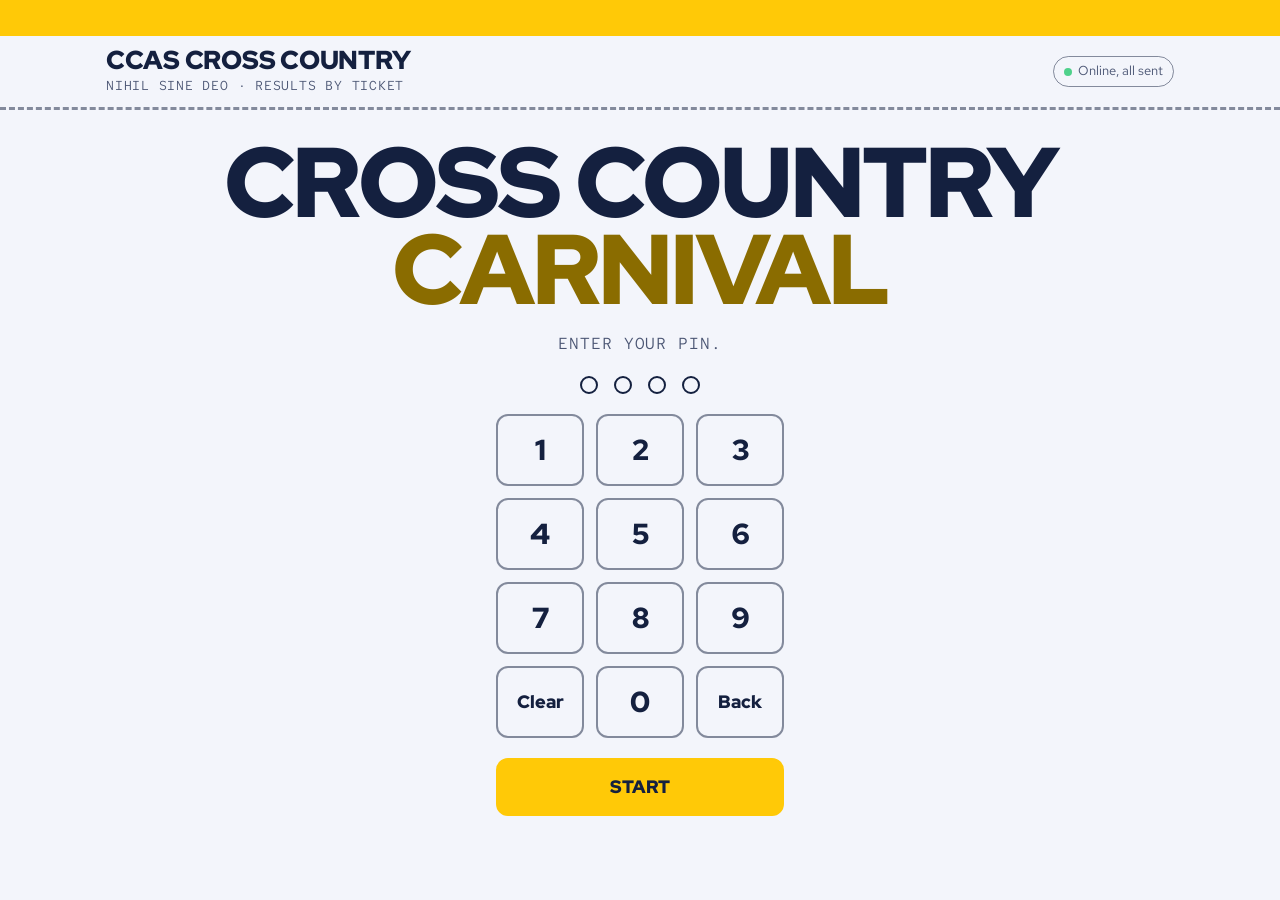
==== commit fd236cbb: "XC Opt 15.2: version note (index.html)" ====
--- a/index.html
+++ b/index.html
@@ -40,7 +40,7 @@
 </main>
 <button type="button" id="quick" hidden></button>
 <div class="toast" id="toast" role="status" hidden></div>
-<!-- XC Opt 15.1 -->
+<!-- XC Opt 15.2 -->
 <script src="js/config.js"></script>
 <script src="js/store.js"></script>
 <script src="js/app.js"></script>
--- a/css/styles.css
+++ b/css/styles.css
@@ -401,3 +401,34 @@
 html.jobs .topin{gap:8px 12px}
 @media (max-width:520px){.jobmenu{left:0;right:auto;max-width:calc(100vw - 32px)}}
 @media (max-width:520px){html.jobs .jobbadge{font-size:.75rem;padding:5px 9px}html.jobs .brand h1{font-size:1.25rem}html.jobs .crest{width:40px;height:44px}}
+
+/* ===== XC Opt 15.2 (Jordan, 14 November 2026): on a phone, Record fits one screen. The navy header is one slim row
+   (job badge, signal dot, job menu; no title), the view tabs are one short row, and Record a finisher puts the
+   ticket, the age chips (one row that scrolls sideways inside itself) and the name search first. ===== */
+@media (max-width:520px){
+  html.jobs header.top .brand,html.jobs header.top .jobbadge{display:none}
+  html.jobs .jobpill{min-width:0;flex:0 1 auto}html.jobs .jobpill>button{max-width:100%;overflow:hidden;text-overflow:ellipsis}
+  html.jobs header.top .topin{flex-wrap:nowrap;padding-block:6px;gap:8px;justify-content:space-between}
+  html.jobs header.top .status{padding:4px 8px;font-size:.72rem;min-width:0;overflow:hidden;white-space:nowrap;text-overflow:ellipsis;flex:1 1 auto}
+  html.jobs .jobpill>button{min-height:44px;padding:6px 12px;font-size:.85rem}
+  html.jobs main{padding-block:10px 40px}
+  html.jobs nav.tabs{margin-bottom:10px;gap:6px}
+  html.jobs nav.tabs button{flex-direction:row;gap:6px;min-height:44px;padding:6px 4px;font-size:.78rem}
+  html.jobs nav.tabs button svg{width:15px;height:15px}
+  html.jobs .panel.entry{padding:12px 12px 14px;gap:10px;border-radius:12px}
+  html.jobs .entry>div:empty,html.jobs .entry .stack>div:empty{display:none}
+  html.jobs .entry .etitle{display:none}
+  html.jobs .entry>.row:first-child{justify-content:flex-end!important}
+  html.jobs .entry .step{font-size:.9rem;gap:8px}
+  html.jobs .entry .step .n{width:24px;height:24px;font-size:.85rem}
+  html.jobs .ticketlabel{padding:0 12px;font-size:.85rem}
+  html.jobs #ticket{font-size:1.6rem;padding:4px 12px}
+  html.jobs .entry .stack{gap:8px}
+  html.jobs .entry .chips{flex-wrap:nowrap;overflow-x:auto;-webkit-overflow-scrolling:touch;scrollbar-width:none;padding-bottom:2px}
+  html.jobs .entry .chips::-webkit-scrollbar{display:none}
+  html.jobs .entry .chips .chip{flex:0 0 auto}
+  html.jobs .entry #search{font-size:1.05rem;padding:9px 12px}
+  html.jobs .entry .savebar .btn.primary{font-size:1rem;padding:10px 12px}
+  html.jobs .entry .savebar .btn{min-height:52px}
+  html.jobs .sechead{margin-top:6px}
+}
